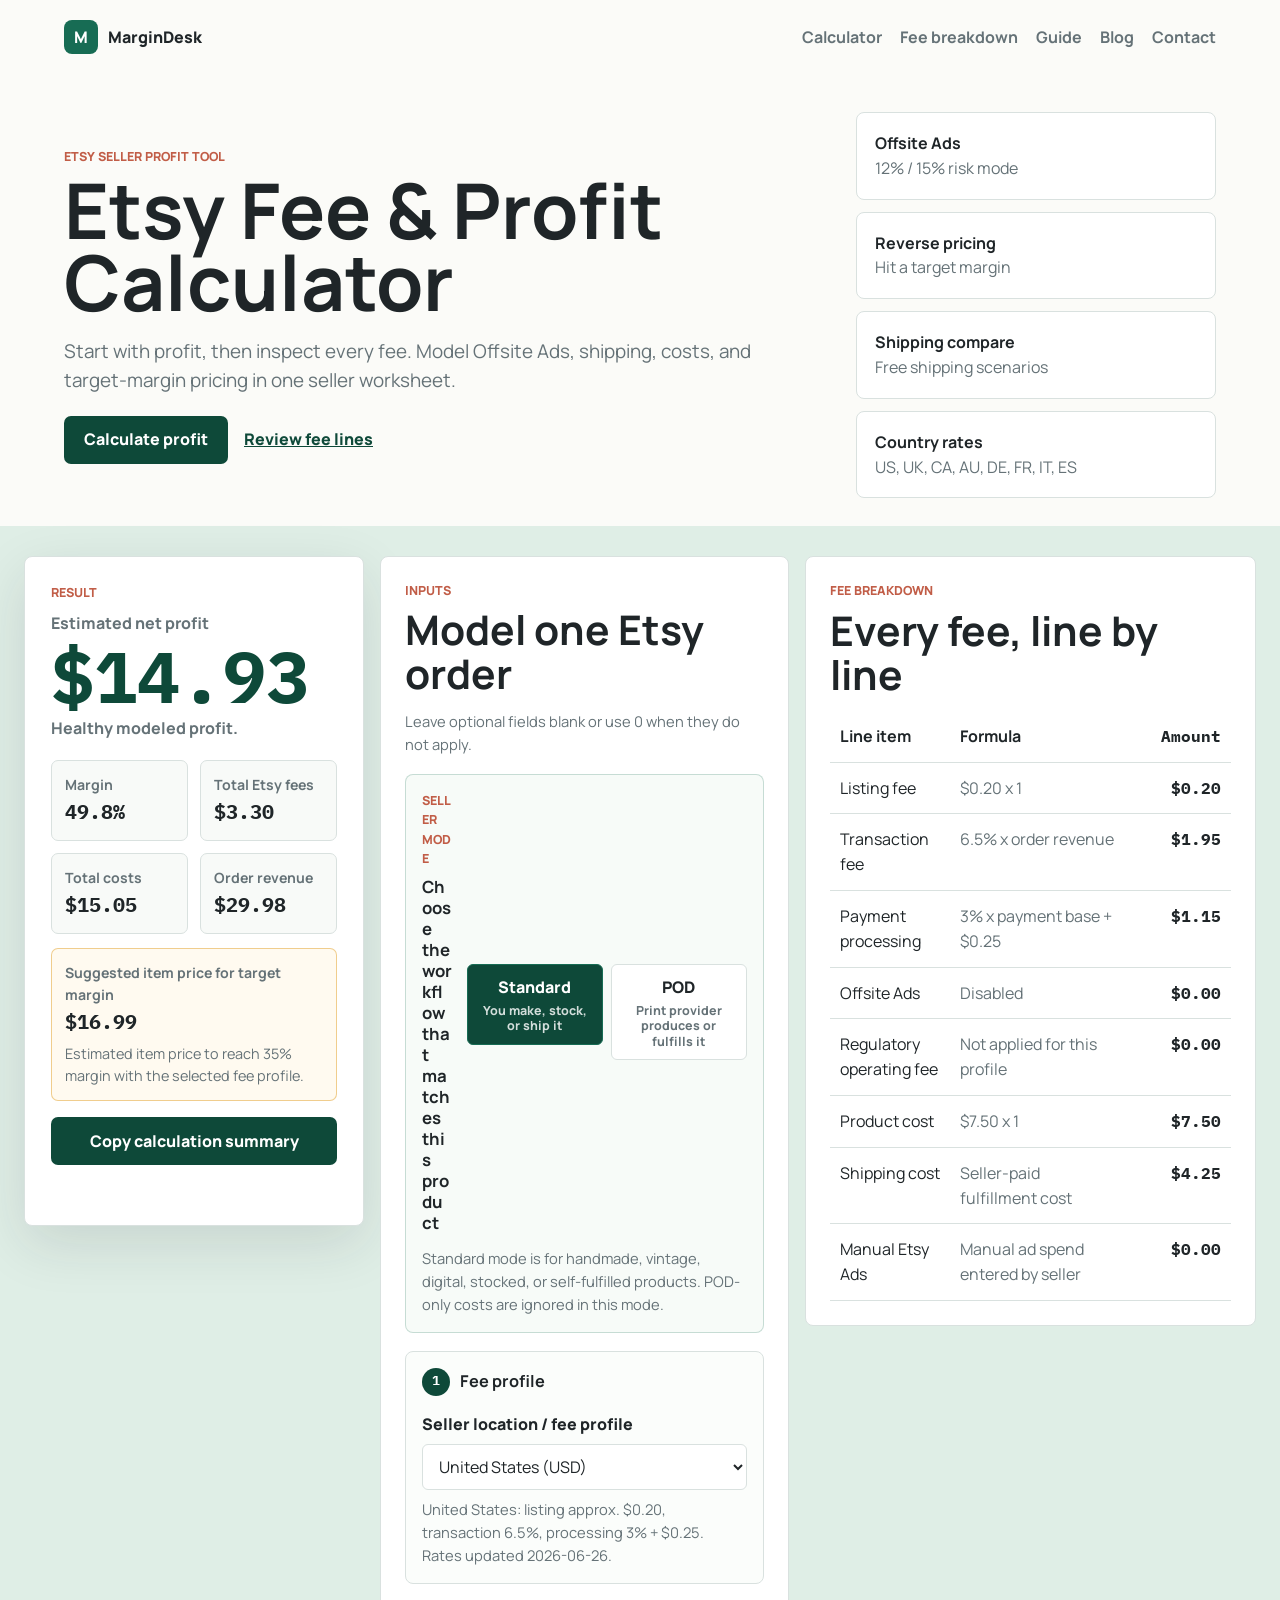
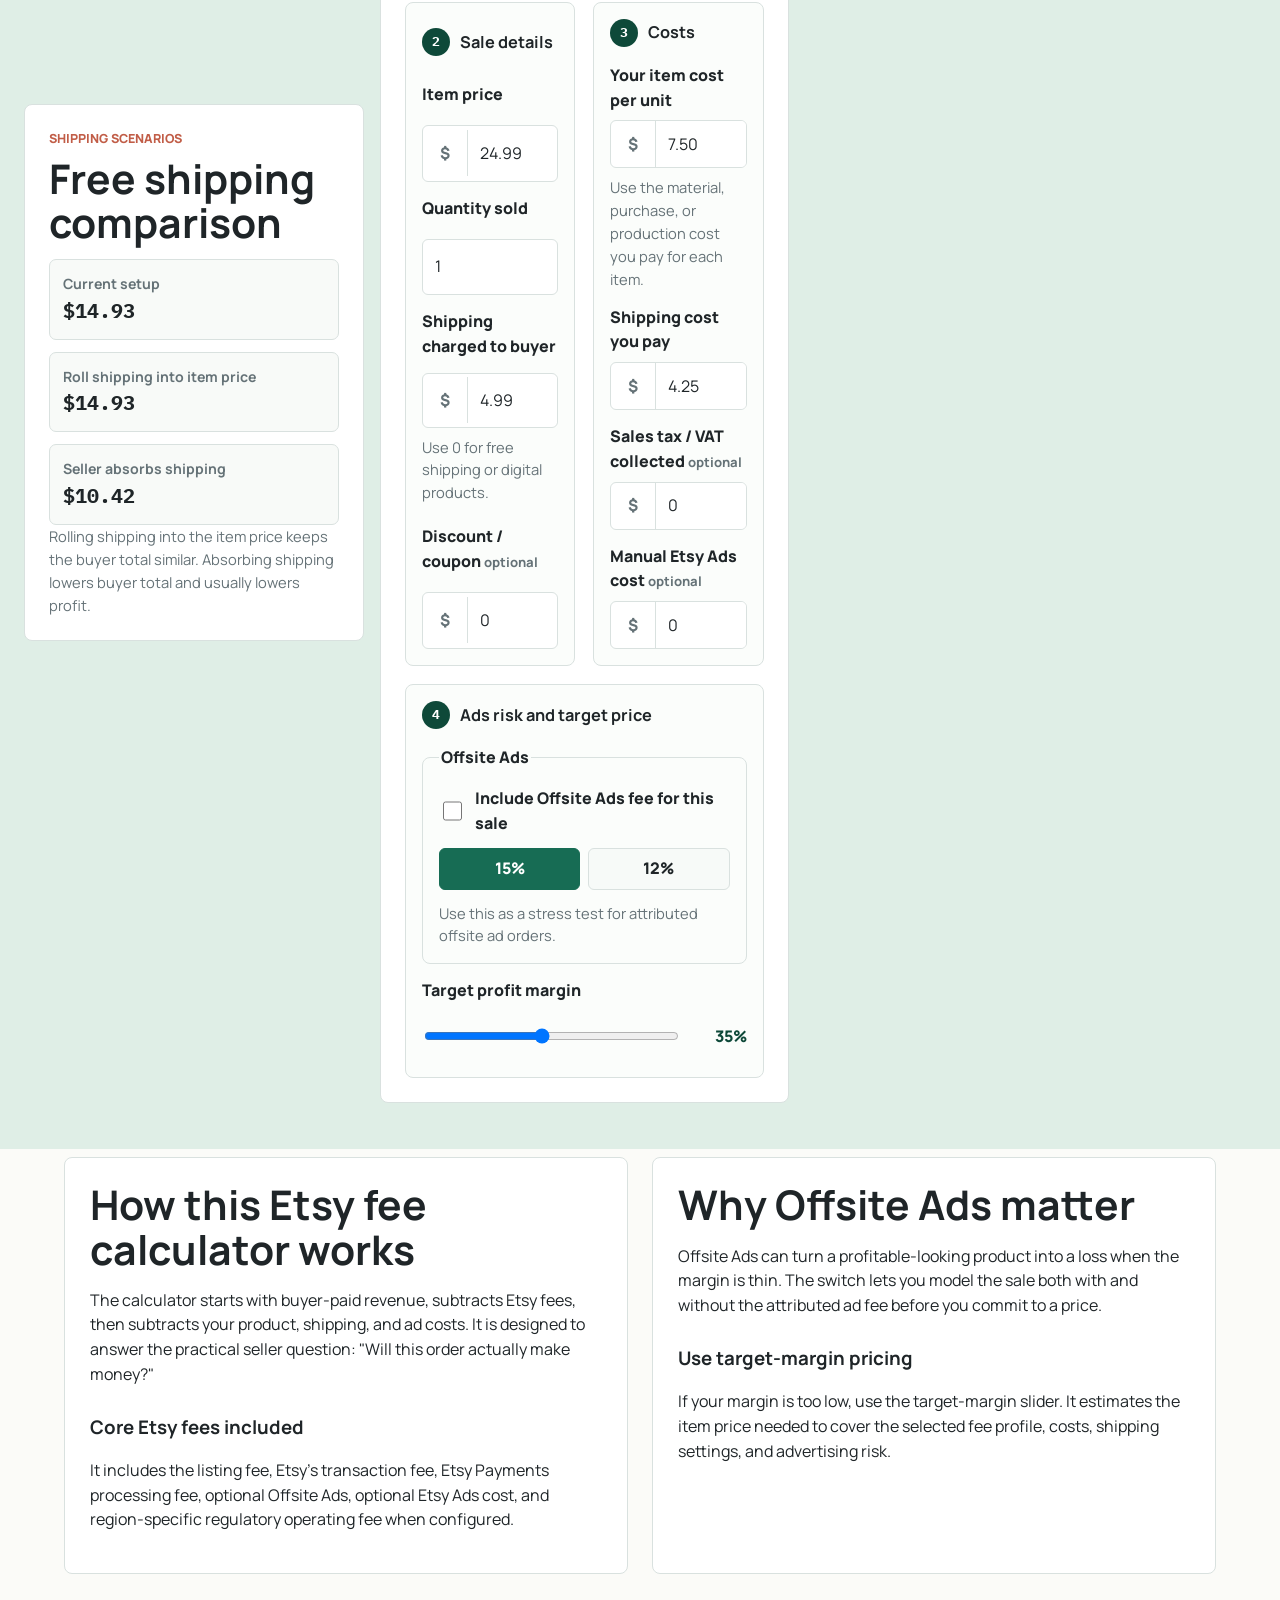
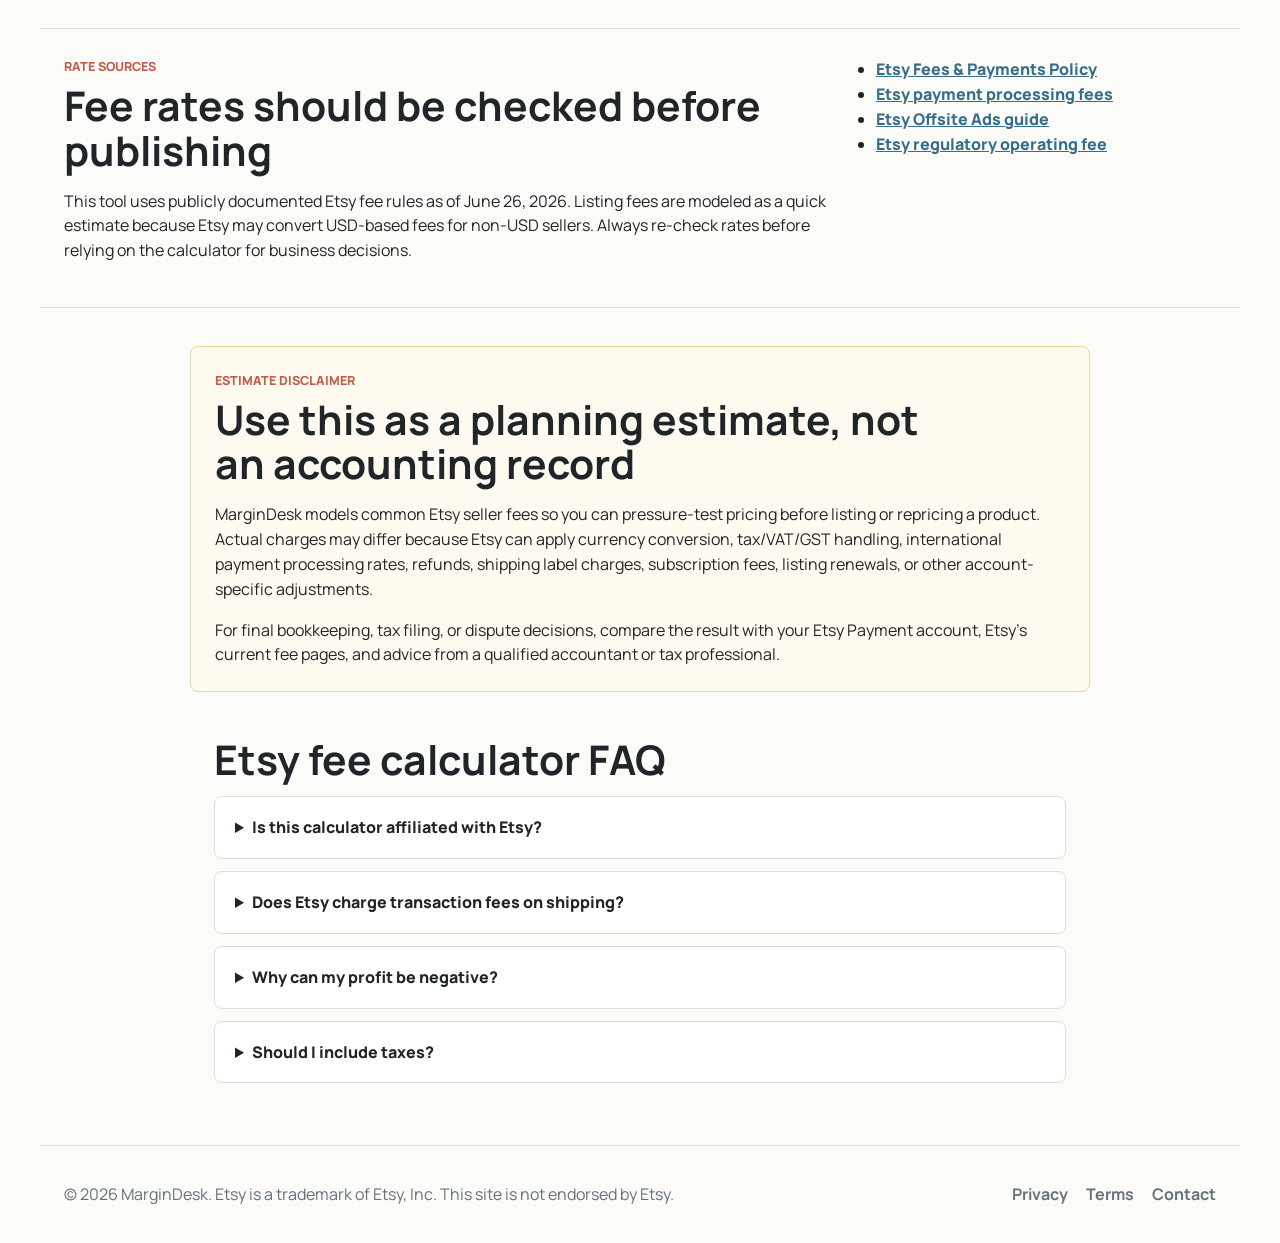
==== index.html @ 53bad854 "Initial Etsy profit calculator site" ====
<!doctype html>
<html lang="en">
<head>
  <meta charset="utf-8">
  <meta name="viewport" content="width=device-width, initial-scale=1">
  <title>Etsy Fee & Profit Calculator With Offsite Ads</title>
  <meta name="description" content="Free Etsy fee and profit calculator with offsite ads, payment processing, shipping, costs, and target-margin price recommendations.">
  <link rel="canonical" href="https://example.com/etsy-fee-calculator/">
  <link rel="stylesheet" href="styles.css">
  <script type="application/ld+json">
  {
    "@context": "https://schema.org",
    "@graph": [
      {
        "@type": "WebApplication",
        "name": "Etsy Fee & Profit Calculator",
        "applicationCategory": "BusinessApplication",
        "operatingSystem": "Any",
        "offers": {"@type": "Offer", "price": "0", "priceCurrency": "USD"},
        "description": "Estimate Etsy selling fees, payment processing, offsite ads, costs, net profit, and target-margin pricing."
      },
      {
        "@type": "FAQPage",
        "mainEntity": [
          {
            "@type": "Question",
            "name": "How much does Etsy take per sale?",
            "acceptedAnswer": {"@type": "Answer", "text": "Etsy commonly charges a listing fee, a 6.5% transaction fee on the order amount, and an Etsy Payments processing fee that varies by seller country. Offsite Ads can add 12% or 15% when a sale is attributed to an offsite ad."}
          },
          {
            "@type": "Question",
            "name": "Does Etsy charge fees on shipping?",
            "acceptedAnswer": {"@type": "Answer", "text": "Yes. Etsy's transaction fee applies to the item price plus shipping and gift wrapping amounts charged to the buyer. Payment processing fees are also assessed on the payment amount."}
          }
        ]
      },
      {
        "@type": "BreadcrumbList",
        "itemListElement": [
          {"@type": "ListItem", "position": 1, "name": "Home", "item": "https://example.com/"},
          {"@type": "ListItem", "position": 2, "name": "Etsy Fee Calculator", "item": "https://example.com/etsy-fee-calculator/"}
        ]
      }
    ]
  }
  </script>
</head>
<body>
  <header class="site-header">
    <a class="brand" href="index.html" aria-label="MarginDesk home">
      <span class="brand-mark">M</span>
      <span>MarginDesk</span>
    </a>
    <nav aria-label="Primary navigation">
      <a href="#calculator">Calculator</a>
      <a href="#breakdown">Fee breakdown</a>
      <a href="#guide">Guide</a>
      <a href="blog/index.html">Blog</a>
      <a href="contact.html">Contact</a>
    </nav>
  </header>

  <main>
    <section class="hero">
      <div class="hero-copy">
        <p class="eyebrow">Etsy seller profit tool</p>
        <h1>Etsy Fee & Profit Calculator</h1>
        <p>Start with profit, then inspect every fee. Model Offsite Ads, shipping, costs, and target-margin pricing in one seller worksheet.</p>
        <div class="hero-actions">
          <a class="button-link" href="#calculator">Calculate profit</a>
          <a class="text-link" href="#breakdown">Review fee lines</a>
        </div>
      </div>
      <aside class="hero-panel" aria-label="Key features">
        <div><strong>Offsite Ads</strong><span>12% / 15% risk mode</span></div>
        <div><strong>Reverse pricing</strong><span>Hit a target margin</span></div>
        <div><strong>Shipping compare</strong><span>Free shipping scenarios</span></div>
        <div><strong>Country rates</strong><span>US, UK, CA, AU, DE, FR, IT, ES</span></div>
      </aside>
    </section>

    <section id="calculator" class="calculator-band">
      <div class="calculator-shell">
        <form id="calculator-form" class="input-panel">
          <div class="panel-heading">
            <p class="eyebrow">Inputs</p>
            <h2>Model one Etsy order</h2>
            <p class="hint">Leave optional fields blank or use 0 when they do not apply.</p>
          </div>

          <section class="mode-group span-2" aria-labelledby="seller-mode-heading">
            <div>
              <p class="eyebrow">Seller mode</p>
              <h3 id="seller-mode-heading">Choose the workflow that matches this product</h3>
            </div>
            <div class="mode-toggle" role="group" aria-label="Seller mode">
              <label>
                <input type="radio" name="seller-mode" value="standard" checked>
                <span><strong>Standard</strong><small>You make, stock, or ship it</small></span>
              </label>
              <label>
                <input type="radio" name="seller-mode" value="pod">
                <span><strong>POD</strong><small>Print provider produces or fulfills it</small></span>
              </label>
            </div>
            <p id="seller-mode-note" class="hint">Use Standard for handmade, vintage, digital, or stocked products.</p>
          </section>

          <section class="field-group span-2" aria-labelledby="fee-profile-heading">
            <div class="group-heading">
              <span>1</span>
              <h3 id="fee-profile-heading">Fee profile</h3>
            </div>
            <div class="field">
              <label for="seller-location">Seller location / fee profile</label>
              <select id="seller-location" name="seller-location"></select>
              <p class="hint" id="rate-summary">Rates loading...</p>
            </div>
          </section>

          <section class="field-group" aria-labelledby="sale-details-heading">
            <div class="group-heading">
              <span>2</span>
              <h3 id="sale-details-heading">Sale details</h3>
            </div>
            <div class="field">
              <label for="price">Item price</label>
              <div class="money-field"><span data-currency-symbol>$</span><input id="price" type="number" min="0" step="0.01" value="24.99" placeholder="0.00"></div>
            </div>
            <div class="field">
              <label for="quantity">Quantity sold</label>
              <input id="quantity" type="number" min="1" step="1" value="1" placeholder="1">
            </div>
            <div class="field">
              <label for="shipping-charged">Shipping charged to buyer</label>
              <div class="money-field"><span data-currency-symbol>$</span><input id="shipping-charged" type="number" min="0" step="0.01" value="4.99" placeholder="0.00"></div>
              <p class="hint">Use 0 for free shipping or digital products.</p>
            </div>
            <div class="field">
              <label for="discount">Discount / coupon <span class="optional">optional</span></label>
              <div class="money-field"><span data-currency-symbol>$</span><input id="discount" type="number" min="0" step="0.01" value="0" placeholder="0.00"></div>
            </div>
          </section>

          <section class="field-group" aria-labelledby="costs-heading">
            <div class="group-heading">
              <span>3</span>
              <h3 id="costs-heading">Costs</h3>
            </div>
            <p class="hint group-note" data-pod-only>For POD products, use product cost for the provider's base production cost and shipping cost for fulfillment shipping.</p>
            <div class="field">
              <label for="product-cost"><span data-mode-label="product-cost">Product cost per item</span></label>
              <div class="money-field"><span data-currency-symbol>$</span><input id="product-cost" type="number" min="0" step="0.01" value="7.50" placeholder="0.00"></div>
              <p class="hint" data-mode-label="product-cost-hint">Use the material, purchase, or production cost you pay for each item.</p>
            </div>
            <div class="field">
              <label for="shipping-cost"><span data-mode-label="shipping-cost">Your actual shipping cost</span></label>
              <div class="money-field"><span data-currency-symbol>$</span><input id="shipping-cost" type="number" min="0" step="0.01" value="4.25" placeholder="0.00"></div>
            </div>
            <div class="field" data-pod-only>
              <label for="pod-extra-cost">Extra POD cost <span class="optional">optional</span></label>
              <div class="money-field"><span data-currency-symbol>$</span><input id="pod-extra-cost" type="number" min="0" step="0.01" value="0" placeholder="0.00"></div>
              <p class="hint">Use for design licensing, packaging, sample amortization, or provider add-ons.</p>
            </div>
            <div class="field">
              <label for="tax-collected">Sales tax / VAT collected <span class="optional">optional</span></label>
              <div class="money-field"><span data-currency-symbol>$</span><input id="tax-collected" type="number" min="0" step="0.01" value="0" placeholder="0.00"></div>
            </div>
            <div class="field">
              <label for="etsy-ads">Manual Etsy Ads cost <span class="optional">optional</span></label>
              <div class="money-field"><span data-currency-symbol>$</span><input id="etsy-ads" type="number" min="0" step="0.01" value="0" placeholder="0.00"></div>
            </div>
          </section>

          <section class="field-group span-2" aria-labelledby="pricing-risk-heading">
            <div class="group-heading">
              <span>4</span>
              <h3 id="pricing-risk-heading">Ads risk and target price</h3>
            </div>
            <fieldset class="switch-field">
              <legend>Offsite Ads</legend>
              <label class="switch-row">
                <input id="offsite-enabled" type="checkbox">
                <span>Include Offsite Ads fee for this sale</span>
              </label>
              <div class="segmented" role="group" aria-label="Offsite Ads rate">
                <label><input type="radio" name="offsite-rate" value="0.15" checked><span>15%</span></label>
                <label><input type="radio" name="offsite-rate" value="0.12"><span>12%</span></label>
              </div>
              <p class="hint">Use this as a stress test for attributed offsite ad orders.</p>
            </fieldset>
            <div id="reverse-pricing" class="field">
              <label for="target-margin">Target profit margin</label>
              <div class="range-row">
                <input id="target-margin" type="range" min="5" max="70" step="1" value="35">
                <output id="target-margin-output" for="target-margin">35%</output>
              </div>
            </div>
          </section>
        </form>

        <section class="result-panel" aria-live="polite">
          <p class="eyebrow">Result</p>
          <div class="profit-hero">
            <span id="profit-label">Estimated net profit</span>
            <strong id="net-profit">$0.00</strong>
            <em id="profit-status">Calculating...</em>
          </div>

          <div class="metric-grid">
            <div><span>Margin</span><strong id="profit-margin">0%</strong></div>
            <div><span>Total Etsy fees</span><strong id="total-fees">$0.00</strong></div>
            <div><span>Total costs</span><strong id="total-costs">$0.00</strong></div>
            <div><span>Order revenue</span><strong id="order-revenue">$0.00</strong></div>
          </div>

          <div class="recommendation">
            <span>Suggested item price for target margin</span>
            <strong id="suggested-price">$0.00</strong>
            <p id="suggested-note">Based on current costs, shipping, selected fee profile, and target margin.</p>
          </div>

          <button id="copy-summary" type="button">Copy calculation summary</button>
          <p id="copy-status" class="copy-status" role="status"></p>
        </section>

        <article id="breakdown" class="table-card">
          <div class="panel-heading">
            <p class="eyebrow">Fee breakdown</p>
            <h2>Every fee, line by line</h2>
          </div>
          <table>
            <thead>
              <tr><th>Line item</th><th>Formula</th><th>Amount</th></tr>
            </thead>
            <tbody id="fee-breakdown"></tbody>
          </table>
        </article>

        <aside class="compare-card">
          <p class="eyebrow">Shipping scenarios</p>
          <h2>Free shipping comparison</h2>
          <div class="compare-row">
            <span>Current setup</span>
            <strong id="current-profit">$0.00</strong>
          </div>
          <div class="compare-row">
            <span>Roll shipping into item price</span>
            <strong id="rolled-profit">$0.00</strong>
          </div>
          <div class="compare-row">
            <span>Seller absorbs shipping</span>
            <strong id="absorbed-profit">$0.00</strong>
          </div>
          <p class="hint">Rolling shipping into the item price keeps the buyer total similar. Absorbing shipping lowers buyer total and usually lowers profit.</p>
        </aside>
      </div>
    </section>

    <section id="guide" class="guide-grid">
      <article>
        <h2>How this Etsy fee calculator works</h2>
        <p>The calculator starts with buyer-paid revenue, subtracts Etsy fees, then subtracts your product, shipping, and ad costs. It is designed to answer the practical seller question: "Will this order actually make money?"</p>
        <h3>Core Etsy fees included</h3>
        <p>It includes the listing fee, Etsy's transaction fee, Etsy Payments processing fee, optional Offsite Ads, optional Etsy Ads cost, and region-specific regulatory operating fee when configured.</p>
      </article>
      <article>
        <h2>Why Offsite Ads matter</h2>
        <p>Offsite Ads can turn a profitable-looking product into a loss when the margin is thin. The switch lets you model the sale both with and without the attributed ad fee before you commit to a price.</p>
        <h3>Use target-margin pricing</h3>
        <p>If your margin is too low, use the target-margin slider. It estimates the item price needed to cover the selected fee profile, costs, shipping settings, and advertising risk.</p>
      </article>
    </section>

    <section class="source-band">
      <div>
        <p class="eyebrow">Rate sources</p>
        <h2>Fee rates should be checked before publishing</h2>
        <p>This tool uses publicly documented Etsy fee rules as of June 26, 2026. Listing fees are modeled as a quick estimate because Etsy may convert USD-based fees for non-USD sellers. Always re-check rates before relying on the calculator for business decisions.</p>
      </div>
      <ul>
        <li><a href="https://www.etsy.com/legal/fees/" rel="noopener">Etsy Fees & Payments Policy</a></li>
        <li><a href="https://help.etsy.com/hc/en-us/articles/115015628847-What-are-Payment-Processing-Fees-for-Selling-on-Etsy" rel="noopener">Etsy payment processing fees</a></li>
        <li><a href="https://help.etsy.com/hc/en-us/articles/360000338367-How-Etsy-s-Offsite-Ads-Work" rel="noopener">Etsy Offsite Ads guide</a></li>
        <li><a href="https://help.etsy.com/hc/en-us/articles/1500011073202-What-is-a-Regulatory-Operating-Fee" rel="noopener">Etsy regulatory operating fee</a></li>
      </ul>
    </section>

    <section class="disclaimer-band" aria-labelledby="estimate-disclaimer-heading">
      <p class="eyebrow">Estimate disclaimer</p>
      <h2 id="estimate-disclaimer-heading">Use this as a planning estimate, not an accounting record</h2>
      <p>MarginDesk models common Etsy seller fees so you can pressure-test pricing before listing or repricing a product. Actual charges may differ because Etsy can apply currency conversion, tax/VAT/GST handling, international payment processing rates, refunds, shipping label charges, subscription fees, listing renewals, or other account-specific adjustments.</p>
      <p>For final bookkeeping, tax filing, or dispute decisions, compare the result with your Etsy Payment account, Etsy's current fee pages, and advice from a qualified accountant or tax professional.</p>
    </section>

    <section class="faq-band">
      <h2>Etsy fee calculator FAQ</h2>
      <details>
        <summary>Is this calculator affiliated with Etsy?</summary>
        <p>No. MarginDesk is an independent educational tool and is not endorsed by Etsy, Inc.</p>
      </details>
      <details>
        <summary>Does Etsy charge transaction fees on shipping?</summary>
        <p>Yes. Etsy's transaction fee applies to the order amount that includes the item price and shipping charged to the buyer.</p>
      </details>
      <details>
        <summary>Why can my profit be negative?</summary>
        <p>Low-priced products can be squeezed by fixed fees, production cost, shipping cost, and Offsite Ads. Negative profit means the modeled order loses money after the selected costs and fees.</p>
      </details>
      <details>
        <summary>Should I include taxes?</summary>
        <p>The tax field is included because payment processing can be assessed on the payment amount. Tax rules vary by country, so treat this as an estimate rather than tax advice.</p>
      </details>
    </section>
  </main>

  <footer class="site-footer">
    <p>&copy; 2026 MarginDesk. Etsy is a trademark of Etsy, Inc. This site is not endorsed by Etsy.</p>
    <nav aria-label="Footer navigation">
      <a href="privacy.html">Privacy</a>
      <a href="terms.html">Terms</a>
      <a href="contact.html">Contact</a>
    </nav>
  </footer>

  <script src="fee-engine.js"></script>
  <script src="script.js"></script>
</body>
</html>
---- styles.css ----
@import url("https://fonts.googleapis.com/css2?family=IBM+Plex+Mono:wght@500;600&family=Manrope:wght@400;600;700;800&display=swap");

:root {
  color-scheme: light;
  --ink: #1f2528;
  --muted: #657277;
  --line: #d9e1df;
  --paper: #fbfbf8;
  --panel: #ffffff;
  --mint: #dfeee6;
  --green: #176c54;
  --green-dark: #0e4939;
  --coral: #c15d47;
  --gold: #e4a93c;
  --blue: #356d8a;
  --danger: #a33d33;
  --shadow: 0 18px 55px rgba(31, 37, 40, 0.12);
}

* {
  box-sizing: border-box;
}

html {
  scroll-behavior: smooth;
}

body {
  margin: 0;
  background: var(--paper);
  color: var(--ink);
  font-family: "Manrope", "Segoe UI", sans-serif;
  line-height: 1.55;
}

a {
  color: inherit;
}

.site-header,
.site-footer {
  max-width: 1200px;
  margin: 0 auto;
  padding: 20px 24px;
  display: flex;
  align-items: center;
  justify-content: space-between;
  gap: 24px;
}

.brand {
  display: inline-flex;
  align-items: center;
  gap: 10px;
  color: var(--ink);
  font-weight: 850;
  text-decoration: none;
}

.brand-mark {
  display: grid;
  place-items: center;
  width: 34px;
  height: 34px;
  border-radius: 8px;
  background: var(--green);
  color: #fff;
}

nav {
  display: flex;
  flex-wrap: wrap;
  gap: 18px;
}

nav a {
  color: var(--muted);
  font-weight: 700;
  text-decoration: none;
}

.hero {
  max-width: 1200px;
  min-height: 330px;
  margin: 0 auto;
  padding: 38px 24px 28px;
  display: grid;
  grid-template-columns: minmax(0, 1fr) 360px;
  gap: 34px;
  align-items: center;
}

.eyebrow {
  margin: 0 0 8px;
  color: var(--coral);
  font-size: 0.78rem;
  font-weight: 850;
  letter-spacing: 0;
  text-transform: uppercase;
}

h1,
h2,
h3,
p {
  overflow-wrap: anywhere;
}

h1 {
  max-width: 820px;
  margin: 0 0 18px;
  font-size: clamp(2.5rem, 6vw, 5rem);
  line-height: 0.94;
  letter-spacing: 0;
}

h2 {
  margin: 0 0 14px;
  font-size: clamp(1.7rem, 3.6vw, 2.55rem);
  line-height: 1.08;
  letter-spacing: 0;
}

h3 {
  margin: 26px 0 8px;
}

.hero-copy > p:not(.eyebrow) {
  max-width: 710px;
  color: var(--muted);
  font-size: 1.18rem;
}

.hero-actions {
  display: flex;
  flex-wrap: wrap;
  align-items: center;
  gap: 16px;
  margin-top: 20px;
}

.button-link,
button {
  display: inline-flex;
  align-items: center;
  justify-content: center;
  min-height: 48px;
  border: 0;
  border-radius: 7px;
  background: var(--green-dark);
  color: #fff;
  font: inherit;
  font-weight: 850;
  text-decoration: none;
  cursor: pointer;
}

.button-link {
  padding: 0 20px;
}

.text-link {
  color: var(--green-dark);
  font-weight: 850;
}

.hero-panel {
  display: grid;
  gap: 12px;
}

.hero-panel div {
  padding: 18px;
  border: 1px solid var(--line);
  border-radius: 8px;
  background: var(--panel);
}

.hero-panel strong,
.hero-panel span {
  display: block;
}

.hero-panel span {
  color: var(--muted);
}

.calculator-band {
  padding: 30px 24px 46px;
  background: var(--mint);
}

.calculator-shell {
  max-width: 1380px;
  margin: 0 auto;
  display: grid;
  grid-template-columns: minmax(280px, 340px) minmax(360px, 0.95fr) minmax(340px, 1.05fr);
  grid-template-areas:
    "result input breakdown"
    "compare input breakdown";
  gap: 16px;
  align-items: start;
}

.input-panel,
.result-panel,
.table-card,
.compare-card,
.guide-grid article,
.faq-band details {
  border: 1px solid var(--line);
  border-radius: 8px;
  background: var(--panel);
}

.input-panel {
  grid-area: input;
  display: grid;
  grid-template-columns: repeat(2, minmax(0, 1fr));
  gap: 18px;
  padding: 24px;
}

.panel-heading {
  grid-column: 1 / -1;
}

.field {
  display: grid;
  gap: 8px;
}

.span-2 {
  grid-column: 1 / -1;
}

.field-group {
  display: grid;
  grid-template-columns: 1fr;
  gap: 14px;
  padding: 16px;
  border: 1px solid var(--line);
  border-radius: 8px;
  background: #fbfdfb;
}

.mode-group {
  display: grid;
  grid-template-columns: minmax(0, 1fr) minmax(220px, 280px);
  gap: 14px;
  align-items: center;
  padding: 16px;
  border: 1px solid rgba(23, 108, 84, 0.22);
  border-radius: 8px;
  background: #f7fbf8;
}

.mode-group h3 {
  margin: 0;
  font-size: 1.05rem;
  line-height: 1.25;
}

.mode-group .hint {
  grid-column: 1 / -1;
}

.mode-toggle {
  display: grid;
  grid-template-columns: repeat(2, minmax(0, 1fr));
  gap: 8px;
}

.mode-toggle label {
  cursor: pointer;
}

.mode-toggle input {
  position: absolute;
  opacity: 0;
  pointer-events: none;
}

.mode-toggle span {
  display: grid;
  align-content: center;
  gap: 3px;
  min-height: 66px;
  padding: 10px 12px;
  border: 1px solid var(--line);
  border-radius: 6px;
  background: #fff;
  text-align: center;
}

.mode-toggle strong {
  font-weight: 850;
}

.mode-toggle small {
  display: block;
  color: var(--muted);
  font-size: 0.78rem;
  font-weight: 750;
  line-height: 1.25;
}

.mode-toggle input:checked + span {
  border-color: var(--green);
  background: var(--green-dark);
  color: #fff;
}

.mode-toggle input:checked + span small {
  color: rgba(255, 255, 255, 0.82);
}

[data-pod-only] {
  display: none;
}

body[data-seller-mode="pod"] [data-pod-only] {
  display: block;
}

.field-group .field {
  min-width: 0;
}

.group-heading {
  grid-column: 1 / -1;
  display: flex;
  align-items: center;
  gap: 10px;
  margin-bottom: 2px;
}

.group-heading span {
  display: grid;
  place-items: center;
  width: 28px;
  height: 28px;
  border-radius: 999px;
  background: var(--green-dark);
  color: #fff;
  font-family: "IBM Plex Mono", "Manrope", sans-serif;
  font-size: 0.82rem;
  font-weight: 850;
}

.group-heading h3 {
  margin: 0;
  font-size: 1.02rem;
  line-height: 1.2;
}

.input-panel {
  container-type: inline-size;
}

@container (min-width: 640px) {
  .field-group {
    grid-template-columns: repeat(2, minmax(0, 1fr));
  }

  .field-group.span-2 {
    grid-template-columns: 1fr;
  }
}

label,
legend {
  color: var(--ink);
  font-weight: 800;
}

.optional {
  color: var(--muted);
  font-size: 0.82rem;
  font-weight: 750;
}

input,
select {
  width: 100%;
  min-height: 46px;
  padding: 10px 12px;
  border: 1px solid var(--line);
  border-radius: 6px;
  background: #fff;
  color: var(--ink);
  font: inherit;
}

input[type="number"] {
  appearance: textfield;
  -moz-appearance: textfield;
}

input[type="number"]::-webkit-outer-spin-button,
input[type="number"]::-webkit-inner-spin-button {
  margin: 0;
  appearance: none;
  -webkit-appearance: none;
}

input:focus,
select:focus,
button:focus-visible,
a:focus-visible {
  outline: 3px solid rgba(23, 108, 84, 0.22);
  outline-offset: 2px;
}

.money-field {
  display: grid;
  grid-template-columns: auto 1fr;
  align-items: center;
  overflow: hidden;
  border: 1px solid var(--line);
  border-radius: 6px;
  background: #fff;
}

.money-field span {
  min-width: 44px;
  padding: 0 12px;
  color: var(--muted);
  font-weight: 850;
  text-align: center;
}

.money-field input {
  border: 0;
  border-left: 1px solid var(--line);
  border-radius: 0;
}

.hint {
  margin: 0;
  color: var(--muted);
  font-size: 0.92rem;
}

.range-row {
  display: grid;
  grid-template-columns: 1fr 58px;
  gap: 12px;
  align-items: center;
}

input[type="range"] {
  padding: 0;
}

output {
  color: var(--green-dark);
  font-weight: 900;
  text-align: right;
}

.switch-field {
  display: grid;
  gap: 12px;
  margin: 0;
  padding: 16px;
  border: 1px solid var(--line);
  border-radius: 8px;
}

.switch-row {
  display: flex;
  align-items: center;
  gap: 10px;
}

.switch-row input {
  width: 20px;
  min-height: 20px;
}

.segmented {
  display: grid;
  grid-template-columns: repeat(2, minmax(0, 1fr));
  gap: 8px;
}

.segmented label {
  cursor: pointer;
}

.segmented input {
  position: absolute;
  opacity: 0;
  pointer-events: none;
}

.segmented span {
  display: grid;
  place-items: center;
  min-height: 42px;
  border: 1px solid var(--line);
  border-radius: 6px;
  background: #f7faf8;
}

.segmented input:checked + span {
  border-color: var(--green);
  background: var(--green);
  color: #fff;
}

.result-panel {
  grid-area: result;
  position: static;
  padding: 26px;
  box-shadow: var(--shadow);
}

.profit-hero {
  margin-bottom: 20px;
}

.profit-hero span,
.profit-hero em {
  display: block;
  color: var(--muted);
  font-style: normal;
  font-weight: 750;
}

.profit-hero strong {
  display: block;
  margin: 4px 0;
  color: var(--green-dark);
  font-size: clamp(3rem, 6vw, 4.5rem);
  line-height: 1;
  letter-spacing: 0;
  font-family: "IBM Plex Mono", "Manrope", sans-serif;
}

.profit-hero.loss strong,
.profit-hero.loss em {
  color: var(--danger);
}

.metric-grid {
  display: grid;
  grid-template-columns: repeat(2, minmax(0, 1fr));
  gap: 12px;
}

.metric-grid div,
.recommendation,
.compare-row {
  border: 1px solid var(--line);
  border-radius: 7px;
  background: #f8faf8;
  padding: 13px;
}

.metric-grid span,
.recommendation span,
.compare-row span {
  display: block;
  color: var(--muted);
  font-size: 0.88rem;
  font-weight: 700;
}

.metric-grid strong,
.recommendation strong,
.compare-row strong {
  display: block;
  font-size: 1.25rem;
  font-family: "IBM Plex Mono", "Manrope", sans-serif;
}

.recommendation {
  margin-top: 14px;
  border-color: rgba(228, 169, 60, 0.55);
  background: #fffaf0;
}

.recommendation p {
  margin: 6px 0 0;
  color: var(--muted);
  font-size: 0.9rem;
}

button {
  width: 100%;
  margin-top: 16px;
}

.copy-status {
  min-height: 24px;
  margin: 10px 0 0;
  color: var(--green-dark);
  font-weight: 800;
}

.content-band {
  padding: 52px 24px;
}

.wide-grid {
  max-width: 1200px;
  margin: 0 auto;
  display: grid;
  grid-template-columns: minmax(0, 1fr) 350px;
  gap: 24px;
}

.table-card,
.compare-card {
  padding: 24px;
}

.calculator-shell .table-card {
  grid-area: breakdown;
}

.compare-card {
  grid-area: compare;
  align-self: start;
}

.compare-row {
  margin-top: 12px;
}

table {
  width: 100%;
  border-collapse: collapse;
  table-layout: fixed;
}

th,
td {
  padding: 13px 10px;
  border-bottom: 1px solid var(--line);
  text-align: left;
  vertical-align: top;
  overflow-wrap: anywhere;
}

th:nth-child(1),
td:nth-child(1) {
  width: 30%;
}

th:nth-child(2),
td:nth-child(2) {
  width: 44%;
}

th:nth-child(3),
td:nth-child(3) {
  width: 26%;
}

th:last-child,
td:last-child {
  text-align: right;
  font-weight: 850;
  font-family: "IBM Plex Mono", "Manrope", sans-serif;
}

td:nth-child(2) {
  color: var(--muted);
}

.guide-grid {
  max-width: 1200px;
  margin: 0 auto;
  padding: 8px 24px 54px;
  display: grid;
  grid-template-columns: repeat(2, minmax(0, 1fr));
  gap: 24px;
}

.guide-grid article {
  padding: 25px;
}

.source-band {
  display: grid;
  grid-template-columns: minmax(0, 1fr) 360px;
  gap: 24px;
  max-width: 1200px;
  margin: 0 auto 38px;
  padding: 28px 24px;
  border-top: 1px solid var(--line);
  border-bottom: 1px solid var(--line);
}

.source-band ul {
  margin: 0;
  padding-left: 20px;
}

.source-band a {
  color: var(--blue);
  font-weight: 800;
}

.disclaimer-band {
  max-width: 900px;
  margin: 0 auto 34px;
  padding: 24px;
  border: 1px solid #e8d5a8;
  border-radius: 8px;
  background: #fffaf0;
}

.disclaimer-band h2 {
  max-width: 720px;
}

.disclaimer-band p:last-child {
  margin-bottom: 0;
}

.faq-band {
  max-width: 900px;
  margin: 0 auto;
  padding: 12px 24px 62px;
}

.faq-band details {
  margin-top: 12px;
  padding: 18px 20px;
}

summary {
  cursor: pointer;
  font-weight: 850;
}

.site-footer {
  border-top: 1px solid var(--line);
  color: var(--muted);
}

.page {
  max-width: 880px;
  margin: 0 auto;
  padding: 48px 24px 76px;
}

.page h1 {
  font-size: clamp(2.3rem, 6vw, 4rem);
}

.article-list {
  display: grid;
  gap: 12px;
  padding-left: 20px;
}

.article-list a {
  color: var(--green-dark);
  font-weight: 850;
}

@media (max-width: 1180px) {
  .calculator-shell {
    grid-template-columns: minmax(300px, 360px) minmax(0, 1fr);
    grid-template-areas:
      "result input"
      "compare input"
      "breakdown breakdown";
  }
}

@media (max-width: 980px) {
  .hero,
  .calculator-shell,
  .wide-grid,
  .guide-grid,
  .source-band {
    grid-template-columns: 1fr;
  }

  .calculator-shell {
    grid-template-areas:
      "result"
      "input"
      "compare"
      "breakdown";
  }

  .result-panel {
    position: static;
  }
}

@media (max-width: 680px) {
  .site-header,
  .site-footer {
    align-items: flex-start;
    flex-direction: column;
  }

  .hero {
    min-height: auto;
    padding-top: 34px;
  }

  .input-panel,
  .metric-grid,
  .field-group,
  .mode-group {
    grid-template-columns: 1fr;
  }

  .span-2,
  .panel-heading {
    grid-column: auto;
  }

  .field-group,
  .mode-group,
  .switch-field,
  .result-panel,
  .table-card,
  .compare-card {
    padding: 16px;
  }

  .calculator-band {
    padding-inline: 14px;
  }

  .profit-hero strong {
    font-size: 3rem;
  }

  .group-heading {
    align-items: flex-start;
  }

  input,
  select,
  button {
    min-height: 50px;
  }

  th:nth-child(2),
  td:nth-child(2) {
    display: none;
  }
}
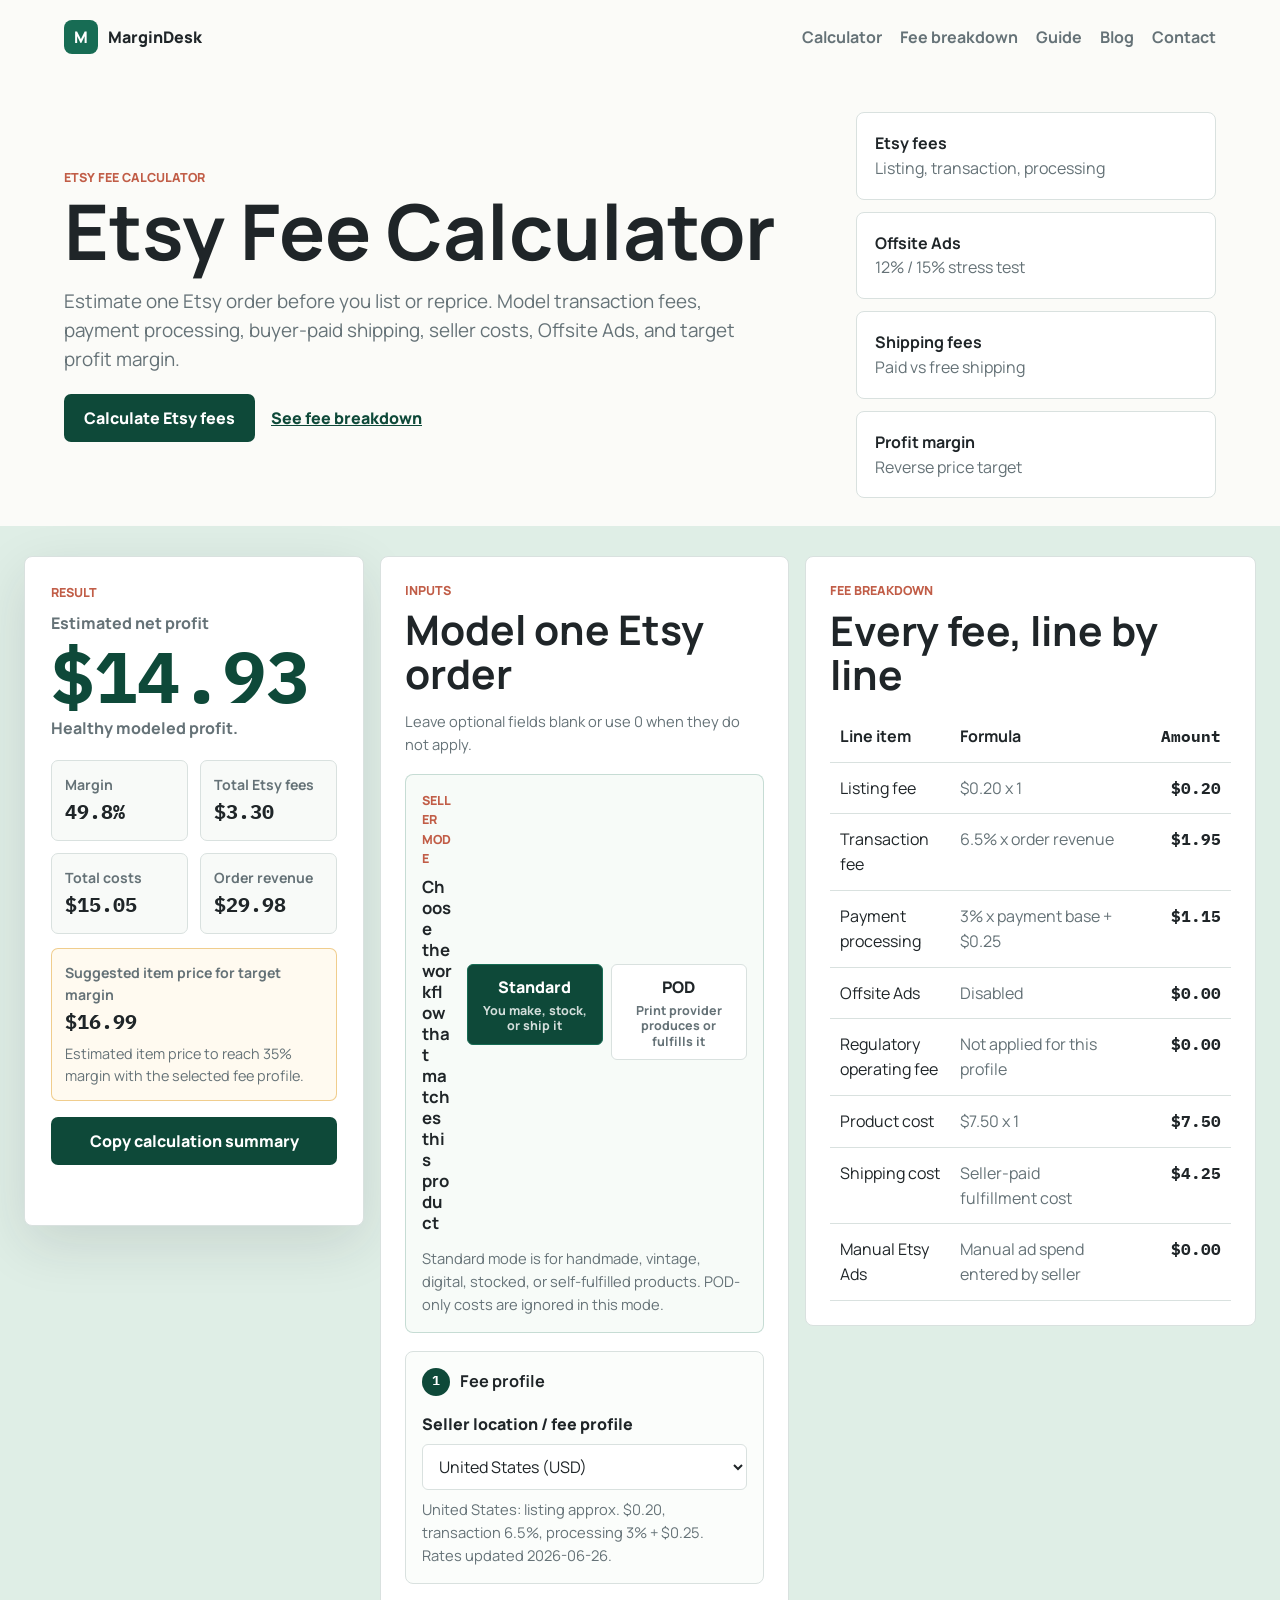
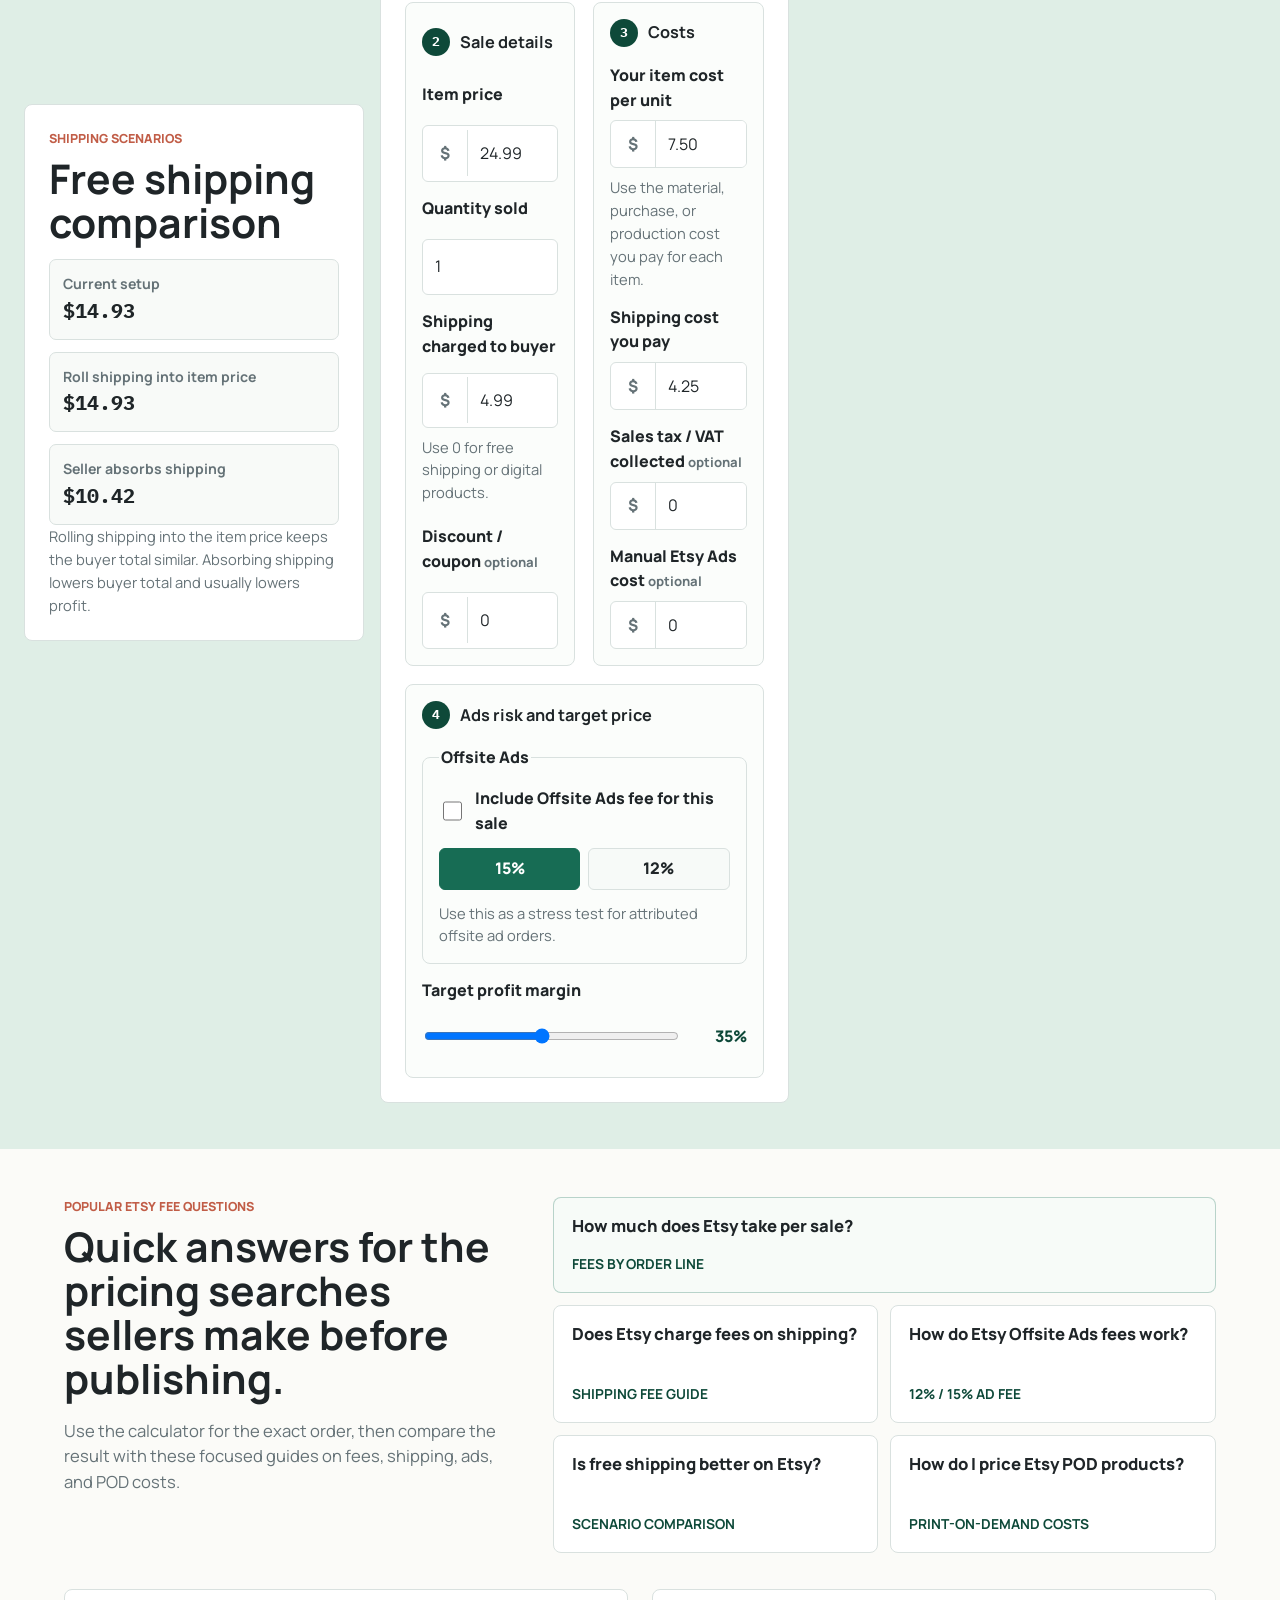
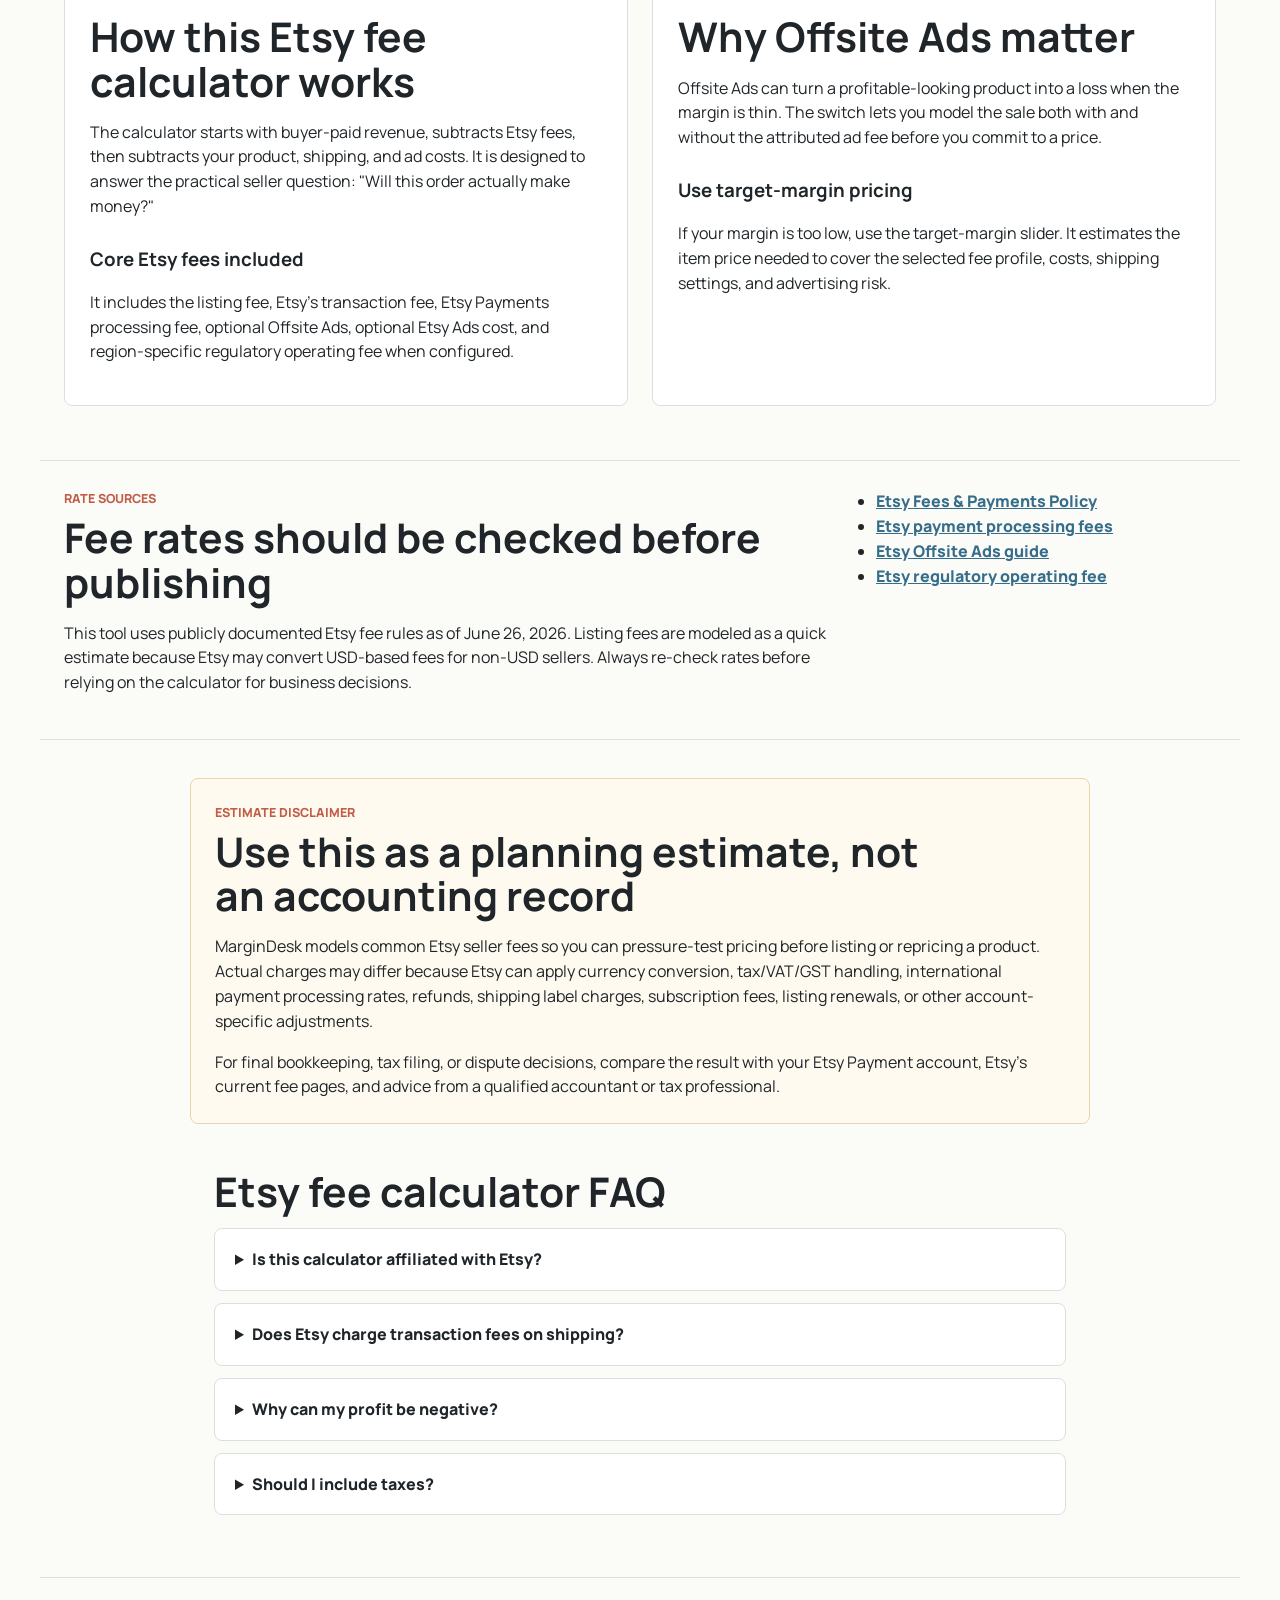
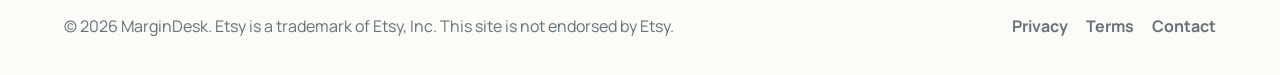
==== commit 1f7031fd: "Improve Etsy calculator SEO landing page" ====
--- a/index.html
+++ b/index.html
@@ -3,9 +3,14 @@
 <head>
   <meta charset="utf-8">
   <meta name="viewport" content="width=device-width, initial-scale=1">
-  <title>Etsy Fee & Profit Calculator With Offsite Ads</title>
-  <meta name="description" content="Free Etsy fee and profit calculator with offsite ads, payment processing, shipping, costs, and target-margin price recommendations.">
-  <link rel="canonical" href="https://example.com/etsy-fee-calculator/">
+  <title>Etsy Fee Calculator: Estimate Profit, Fees & Offsite Ads</title>
+  <meta name="description" content="Calculate Etsy fees, payment processing, shipping, product costs, Offsite Ads, and profit margin for one order before you list or reprice.">
+  <meta name="google-site-verification" content="HStVoqGDBK8Xyh6FS-A_EYMnVGYeA2WJP6QGMpi1RUY">
+  <link rel="canonical" href="https://etsy-profit-calculator-6ms.pages.dev/">
+  <meta property="og:title" content="Etsy Fee Calculator: Estimate Profit, Fees & Offsite Ads">
+  <meta property="og:description" content="Estimate Etsy fees, shipping, product costs, Offsite Ads, and profit margin for one order.">
+  <meta property="og:type" content="website">
+  <meta property="og:url" content="https://etsy-profit-calculator-6ms.pages.dev/">
   <link rel="stylesheet" href="styles.css">
   <script type="application/ld+json">
   {
@@ -13,7 +18,7 @@
     "@graph": [
       {
         "@type": "WebApplication",
-        "name": "Etsy Fee & Profit Calculator",
+        "name": "Etsy Fee Calculator",
         "applicationCategory": "BusinessApplication",
         "operatingSystem": "Any",
         "offers": {"@type": "Offer", "price": "0", "priceCurrency": "USD"},
@@ -37,8 +42,8 @@
       {
         "@type": "BreadcrumbList",
         "itemListElement": [
-          {"@type": "ListItem", "position": 1, "name": "Home", "item": "https://example.com/"},
-          {"@type": "ListItem", "position": 2, "name": "Etsy Fee Calculator", "item": "https://example.com/etsy-fee-calculator/"}
+          {"@type": "ListItem", "position": 1, "name": "Home", "item": "https://etsy-profit-calculator-6ms.pages.dev/"},
+          {"@type": "ListItem", "position": 2, "name": "Etsy Fee Calculator", "item": "https://etsy-profit-calculator-6ms.pages.dev/"}
         ]
       }
     ]
@@ -63,19 +68,19 @@
   <main>
     <section class="hero">
       <div class="hero-copy">
-        <p class="eyebrow">Etsy seller profit tool</p>
-        <h1>Etsy Fee & Profit Calculator</h1>
-        <p>Start with profit, then inspect every fee. Model Offsite Ads, shipping, costs, and target-margin pricing in one seller worksheet.</p>
+        <p class="eyebrow">Etsy fee calculator</p>
+        <h1>Etsy Fee <span class="mobile-break">Calculator</span></h1>
+        <p>Estimate one Etsy order before you list or reprice. Model transaction fees, payment processing, buyer-paid shipping, seller costs, Offsite Ads, and target profit margin.</p>
         <div class="hero-actions">
-          <a class="button-link" href="#calculator">Calculate profit</a>
-          <a class="text-link" href="#breakdown">Review fee lines</a>
+          <a class="button-link" href="#calculator">Calculate Etsy fees</a>
+          <a class="text-link" href="#breakdown">See fee breakdown</a>
         </div>
       </div>
       <aside class="hero-panel" aria-label="Key features">
-        <div><strong>Offsite Ads</strong><span>12% / 15% risk mode</span></div>
-        <div><strong>Reverse pricing</strong><span>Hit a target margin</span></div>
-        <div><strong>Shipping compare</strong><span>Free shipping scenarios</span></div>
-        <div><strong>Country rates</strong><span>US, UK, CA, AU, DE, FR, IT, ES</span></div>
+        <div><strong>Etsy fees</strong><span>Listing, transaction, processing</span></div>
+        <div><strong>Offsite Ads</strong><span>12% / 15% stress test</span></div>
+        <div><strong>Shipping fees</strong><span>Paid vs free shipping</span></div>
+        <div><strong>Profit margin</strong><span>Reverse price target</span></div>
       </aside>
     </section>
 
@@ -257,6 +262,36 @@
       </div>
     </section>
 
+    <section class="question-band" aria-labelledby="seller-questions-heading">
+      <div class="question-copy">
+        <p class="eyebrow">Popular Etsy fee questions</p>
+        <h2 id="seller-questions-heading">Quick answers for the pricing searches sellers make before publishing.</h2>
+        <p>Use the calculator for the exact order, then compare the result with these focused guides on fees, shipping, ads, and POD costs.</p>
+      </div>
+      <div class="question-grid">
+        <a href="blog/how-much-does-etsy-take-per-sale.html">
+          <span>How much does Etsy take per sale?</span>
+          <strong>Fees by order line</strong>
+        </a>
+        <a href="blog/etsy-fees-on-shipping.html">
+          <span>Does Etsy charge fees on shipping?</span>
+          <strong>Shipping fee guide</strong>
+        </a>
+        <a href="blog/etsy-offsite-ads-fee-explained.html">
+          <span>How do Etsy Offsite Ads fees work?</span>
+          <strong>12% / 15% ad fee</strong>
+        </a>
+        <a href="blog/etsy-free-shipping-vs-paid-shipping.html">
+          <span>Is free shipping better on Etsy?</span>
+          <strong>Scenario comparison</strong>
+        </a>
+        <a href="blog/etsy-pod-profit-calculator-guide.html">
+          <span>How do I price Etsy POD products?</span>
+          <strong>Print-on-demand costs</strong>
+        </a>
+      </div>
+    </section>
+
     <section id="guide" class="guide-grid">
       <article>
         <h2>How this Etsy fee calculator works</h2>
--- a/styles.css
+++ b/styles.css
@@ -27,6 +27,7 @@
 
 body {
   margin: 0;
+  overflow-x: hidden;
   background: var(--paper);
   color: var(--ink);
   font-family: "Manrope", "Segoe UI", sans-serif;
@@ -71,6 +72,7 @@
   display: flex;
   flex-wrap: wrap;
   gap: 18px;
+  max-width: 100%;
 }
 
 nav a {
@@ -129,6 +131,10 @@
   max-width: 710px;
   color: var(--muted);
   font-size: 1.18rem;
+}
+
+.mobile-break {
+  display: inline;
 }
 
 .hero-actions {
@@ -684,6 +690,60 @@
   padding: 25px;
 }
 
+.question-band {
+  max-width: 1200px;
+  margin: 0 auto;
+  padding: 48px 24px 28px;
+  display: grid;
+  grid-template-columns: minmax(0, 0.82fr) minmax(360px, 1.18fr);
+  gap: 28px;
+  align-items: start;
+}
+
+.question-copy p:not(.eyebrow) {
+  max-width: 560px;
+  color: var(--muted);
+  font-size: 1.04rem;
+}
+
+.question-grid {
+  display: grid;
+  grid-template-columns: repeat(2, minmax(0, 1fr));
+  gap: 12px;
+}
+
+.question-grid a {
+  display: grid;
+  gap: 8px;
+  min-height: 118px;
+  padding: 18px;
+  border: 1px solid var(--line);
+  border-radius: 8px;
+  background: var(--panel);
+  color: var(--ink);
+  text-decoration: none;
+}
+
+.question-grid a:first-child {
+  grid-column: 1 / -1;
+  min-height: 96px;
+  background: #f7fbf8;
+  border-color: rgba(23, 108, 84, 0.28);
+}
+
+.question-grid span {
+  font-size: 1.04rem;
+  font-weight: 850;
+  line-height: 1.25;
+}
+
+.question-grid strong {
+  align-self: end;
+  color: var(--green-dark);
+  font-size: 0.86rem;
+  text-transform: uppercase;
+}
+
 .source-band {
   display: grid;
   grid-template-columns: minmax(0, 1fr) 360px;
@@ -764,6 +824,57 @@
   font-weight: 850;
 }
 
+.article-page {
+  max-width: 920px;
+}
+
+.article-page .lede {
+  color: var(--ink);
+  font-size: 1.12rem;
+  line-height: 1.65;
+}
+
+.article-page li {
+  margin: 7px 0;
+}
+
+.article-callout {
+  margin: 26px 0;
+  padding: 20px;
+  border: 1px solid rgba(23, 108, 84, 0.22);
+  border-radius: 8px;
+  background: #f7fbf8;
+}
+
+.article-callout p {
+  margin-bottom: 0;
+}
+
+.article-table {
+  width: 100%;
+  margin: 22px 0 30px;
+  border-collapse: collapse;
+  font-size: 0.96rem;
+}
+
+.article-table th,
+.article-table td {
+  padding: 14px;
+  border: 1px solid var(--line);
+  text-align: left;
+  vertical-align: top;
+}
+
+.article-table th {
+  background: #f4f7f5;
+}
+
+.article-updated {
+  margin-top: 32px;
+  color: var(--muted);
+  font-size: 0.92rem;
+}
+
 @media (max-width: 1180px) {
   .calculator-shell {
     grid-template-columns: minmax(300px, 360px) minmax(0, 1fr);
@@ -779,6 +890,7 @@
   .calculator-shell,
   .wide-grid,
   .guide-grid,
+  .question-band,
   .source-band {
     grid-template-columns: 1fr;
   }
@@ -803,16 +915,54 @@
     flex-direction: column;
   }
 
+  .site-header nav,
+  .site-footer nav {
+    width: 100%;
+    display: grid;
+    grid-template-columns: repeat(2, minmax(0, max-content));
+    gap: 10px 18px;
+  }
+
   .hero {
     min-height: auto;
     padding-top: 34px;
   }
 
+  .mobile-break {
+    display: block;
+  }
+
+  .hero-copy,
+  .hero-copy > p:not(.eyebrow) {
+    max-width: min(100%, 342px);
+  }
+
+  h1 {
+    font-size: clamp(2.18rem, 9.6vw, 2.65rem);
+    line-height: 1.02;
+    max-width: 10ch;
+  }
+
   .input-panel,
   .metric-grid,
   .field-group,
-  .mode-group {
+  .mode-group,
+  .question-grid {
     grid-template-columns: 1fr;
+  }
+
+  .question-band {
+    padding: 34px 14px 22px;
+  }
+
+  .question-grid a:first-child {
+    grid-column: auto;
+  }
+
+  .article-table {
+    display: block;
+    overflow-x: auto;
+    white-space: nowrap;
   }
 
   .span-2,
